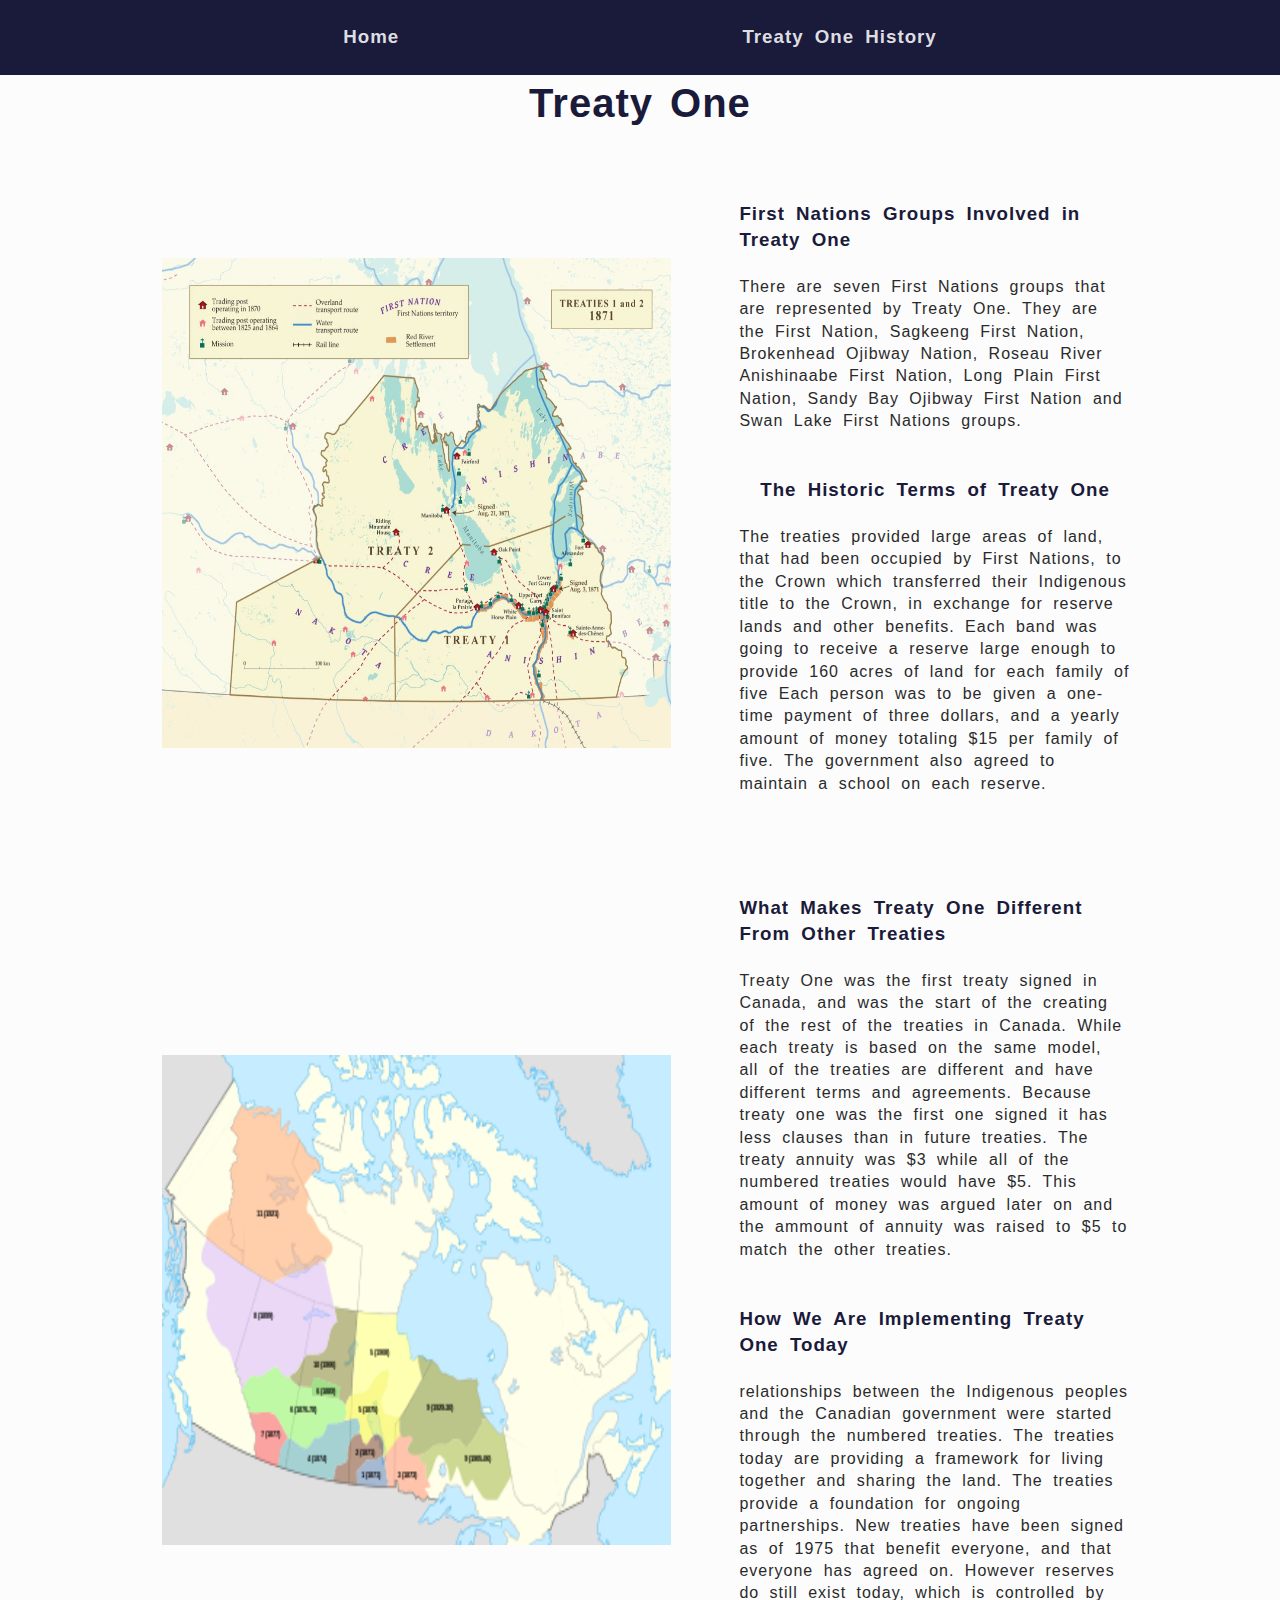
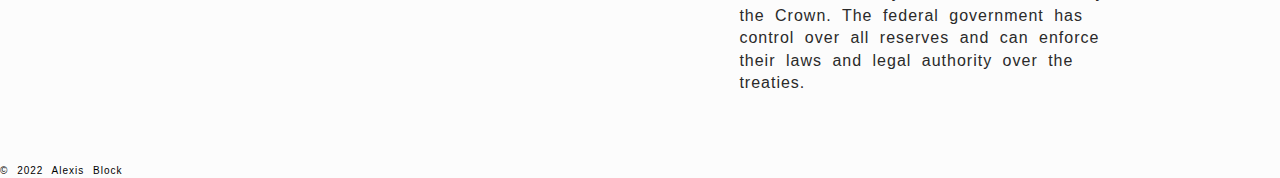
==== index.html @ d1da2422 "Initial Commit" ====
<!--
  Name: Alexis Block
  Course: Web Development
  Teacher: Mr. Hardman
  School: PTEC
  Date Last Modified: 11/9/2022
-->

<!DOCTYPE html>
<html lang="en">
  <head>
    <meta charset="UTF-8" />
    <meta http-equiv="X-UA-Compatible" content="IE=edge" />
    <meta name="viewport" content="width=device-width, initial-scale=1.0" />
    <title>CSS Basics</title>
    <!-- style tag is used for internal styling-->
    <style>
      /*
        Styles the images with a class of images on this webpage.
        Determines the width and height of the image, and adds a top margin to the images.
      */
      .treaty-images {
        width: 90%;
        height: 100%;
        margin-top: 10px;
      }
    </style>

    <!--Link to the external stylesheet. -->
    <link rel="stylesheet" href="stylesheets/main.css" />
  </head>

  <body>
    <!--creates a navigation bar at the top of the page with a link to this page and to the other pages on the website-->
    <nav>
      <h3><a href="index.html">Home</a></h3>
      <h3><a href="treaty-one-terms.html">Treaty One History</a></h3>
    </nav>

    <header>
      <!--
        Has the title of the webpage bellow the nav bar.
        text is centered, font size and text color are determined.
      -->
      <h1 style="text-align: center; font-size: 40px; color: #1a1a3a">
        Treaty One
      </h1>
    </header>

    <!--main semantic tag holds all of the main content on the webpage-->
    <main>
      <!--section that has one section of an image and text inside of the container that are inline with each other.-->
      <section class="information">
        <!--div that has just one image section in the container.-->
        <div class="image">
          <!--Image with a determined width height and has alt text for accesssibility.-->
          <img
            class="treaty-images"
            src="images/treaty-map-1.jpg"
            width="512"
            height="413"
            alt="A closeup map of Canadas Treaty One territory." />
        </div>
        <!--div that is one of the text sections in the container.-->
        <div class="paragraph-information">
          <!--an h3 that describes what information is in the following paragraph-->
          <h3>First Nations Groups Involved in Treaty One</h3>
          <br />
          <!--Paragraph with information based on the theme of the website-->
          <p>
            There are seven First Nations groups that are represented by Treaty
            One. They are the First Nation, Sagkeeng First Nation, Brokenhead
            Ojibway Nation, Roseau River Anishinaabe First Nation, Long Plain
            First Nation, Sandy Bay Ojibway First Nation and Swan Lake First
            Nations groups.
          </p>
          <br />
          <br />
          <h3>The Historic Terms of Treaty One</h3>
          <br />
          <p>
            The treaties provided large areas of land, that had been occupied by
            First Nations, to the Crown which transferred their Indigenous title
            to the Crown, in exchange for reserve lands and other benefits. Each
            band was going to receive a reserve large enough to provide 160
            acres of land for each family of five Each person was to be given a
            one-time payment of three dollars, and a yearly amount of money
            totaling $15 per family of five. The government also agreed to
            maintain a school on each reserve.
          </p>
        </div>
      </section>

      <section class="information">
        <div class="image">
          <img
            class="treaty-images"
            src="images/treaty-map-2.png"
            width="512"
            height="413"
            alt="A map of Canada with all of the Treaties highlighted." />
        </div>
        <div class="paragraph-information">
          <h3>What Makes Treaty One Different From Other Treaties</h3>
          <br />
          <p>
            Treaty One was the first treaty signed in Canada, and was the start
            of the creating of the rest of the treaties in Canada. While each
            treaty is based on the same model, all of the treaties are different
            and have different terms and agreements. Because treaty one was the
            first one signed it has less clauses than in future treaties. The
            treaty annuity was $3 while all of the numbered treaties would have
            $5. This amount of money was argued later on and the ammount of
            annuity was raised to $5 to match the other treaties.
          </p>
          <br />
          <br />
          <h3>How We Are Implementing Treaty One Today</h3>
          <br />
          <p>
            relationships between the Indigenous peoples and the Canadian
            government were started through the numbered treaties. The treaties
            today are providing a framework for living together and sharing the
            land. The treaties provide a foundation for ongoing partnerships.
            New treaties have been signed as of 1975 that benefit everyone, and
            that everyone has agreed on. However reserves do still exist today,
            which is controlled by the Crown. The federal government has control
            over all reserves and can enforce their laws and legal authority
            over the treaties.
          </p>
        </div>
      </section>
    </main>

    <!--Footer containing the copyright information-->
    <footer style="font-size: 10px">
      <p>&#169; 2022 Alexis Block</p>
    </footer>
  </body>
</html>
---- stylesheets/main.css ----
/*
  I chose a light theme for my website because it has a lot of text, and the text is the main focus.
  I chose a mostly monocrome color scheme for my website because it is an informational website.
  I want it to look modern and professional, so i didn't use bright colors and stuck with a white, dark blue and grey theme.
  I used an off white instead of a harsh white to make it warmer and less sterile, and to make the content readable.
  I chose blue as my accent color because it shoes signs of trust and reliablity,
  and I want my website to be seen as reliable information. 
*/

/*
  This styles every element on the website to have a default of no space 
  between the element and other elements on the webpage, and a
  space between lines of 140% of the font size.
*/
* {
  margin: 0;

  line-height: 140%;
}

/*
  This styles the html element 
  to have a default 
  font-size for the browser. - Scott Hardman
*/
html {
  font-size: 62.5%;
}

/*
  This styles all of the content that is in the main section 
  to have no spacing on the top and bottom of the 
  section and spacing that is equal to 5% of the width of the 
  browser window on the left and right sides of the section. - Scott Hardman
*/
main {
  margin: 0 5%;
}

/*
  Styling for all of the navigation bars on my website.
  Width 100% makes the nav bar take up 100% of the width of the webpage,
  and height determines the height of the nav bar.
  Flex and align-items: center and justify-content: space evenly are all
  things to line up the content in the nav bar and space it evenly
  horizontally and vertically.
  Background color determines the color of the nav bar and color determines
  the color of the text in the nav bar.
  font-family chooses what fonts the website will use, and if neither of
  the first ywo fonts are available,
  it will use the default sans-serif font.
*/
nav {
  width: 100%;
  height: 75px;
  display: flex;
  background-color: #1a1a3a;
  flex-direction: row;
  align-items: center;
  justify-content: space-evenly;
  font-family: Helvetica, Arial, sans-serif;
}

/*This makes sure that links that have been visited or clicked on show up the chosen color instead of purple.*/

a:visited {
  color: #bebbe2;
}

/*This gets rid of the underline on all links.*/
a {
  text-decoration: none;
  color: #dedee2;
}

/*When a link is hovered over or tabbed on to it changes the color of the text.*/
a:focus,
a:hover {
  color: #fff;
}

/*
  background-color determines the color of all of the webpages.
  font-family chooses what fonts the website will use, and if neither of the first ywo fonts are available,
  it will use the default sans-serif font.
  letter-spacing determines the amount space between letters.
  Word spacing determines the amount of space between words.
  font-size determines the size of the text.
*/
body {
  background-color: #fcfcfc;
  font-family: Helvetica, Arial, sans-serif;
  letter-spacing: 1px;
  word-spacing: 5px;
  font-size: 16px;
}

/*
  This styles each div with the class information on this webpage.
  It determines the width and height of the amount of the page it takes up in its container.
  it adds ten pixels of padding between the content and its border.
  The flex-direction: row makes the content in the div inline with each other in a row.
  The content is centered and spaced evenly.
  The color and font of the text is also determined.
  Margin adds space between the content and other content.
*/
.information {
  display: flex;
  width: 90%;
  height: 100%;
  padding: 10px;
  flex-direction: row;
  align-items: center;
  justify-content: space-evenly;
  color: #2a2a2a;
  font-family: Helvetica, Arial, sans-serif;
  margin: 40px;
}

/*
  determines the size of the image container using width and height, 
  with a class of image on this webpage and puts the images in a column.
  Items are centered and spaced evenly using display: flex, flex-direction: column,
  align-items: center, and justify-content: space-evenly.
  Adds twenty pixels of padding between the content and its border.
*/
.image {
  width: 65%;
  height: 500px;
  display: flex;
  flex-direction: column;
  align-items: center;
  justify-content: space-evenly;
  padding: 20px;
}

/*
  Specifically styles the text in the container with a class of paragraph-information.
  Content is in a column is centered and is spaced evenly.
  Content has a margin of twenty pixels between it and other content.
*/
.paragraph-information {
  width: 45%;
  height: 90%;
  display: flex;
  flex-direction: column;
  align-items: center;
  justify-content: space-evenly;
  margin: 20px;
}

/*Styles all h3 tags on this webpage with a color of #1a1a3a and fonts
Helvetica or Arial, or the default sans-serif font.*/
h3 {
  color: #1a1a3a;
  font-family: Helvetica, Arial, sans-serif;
}
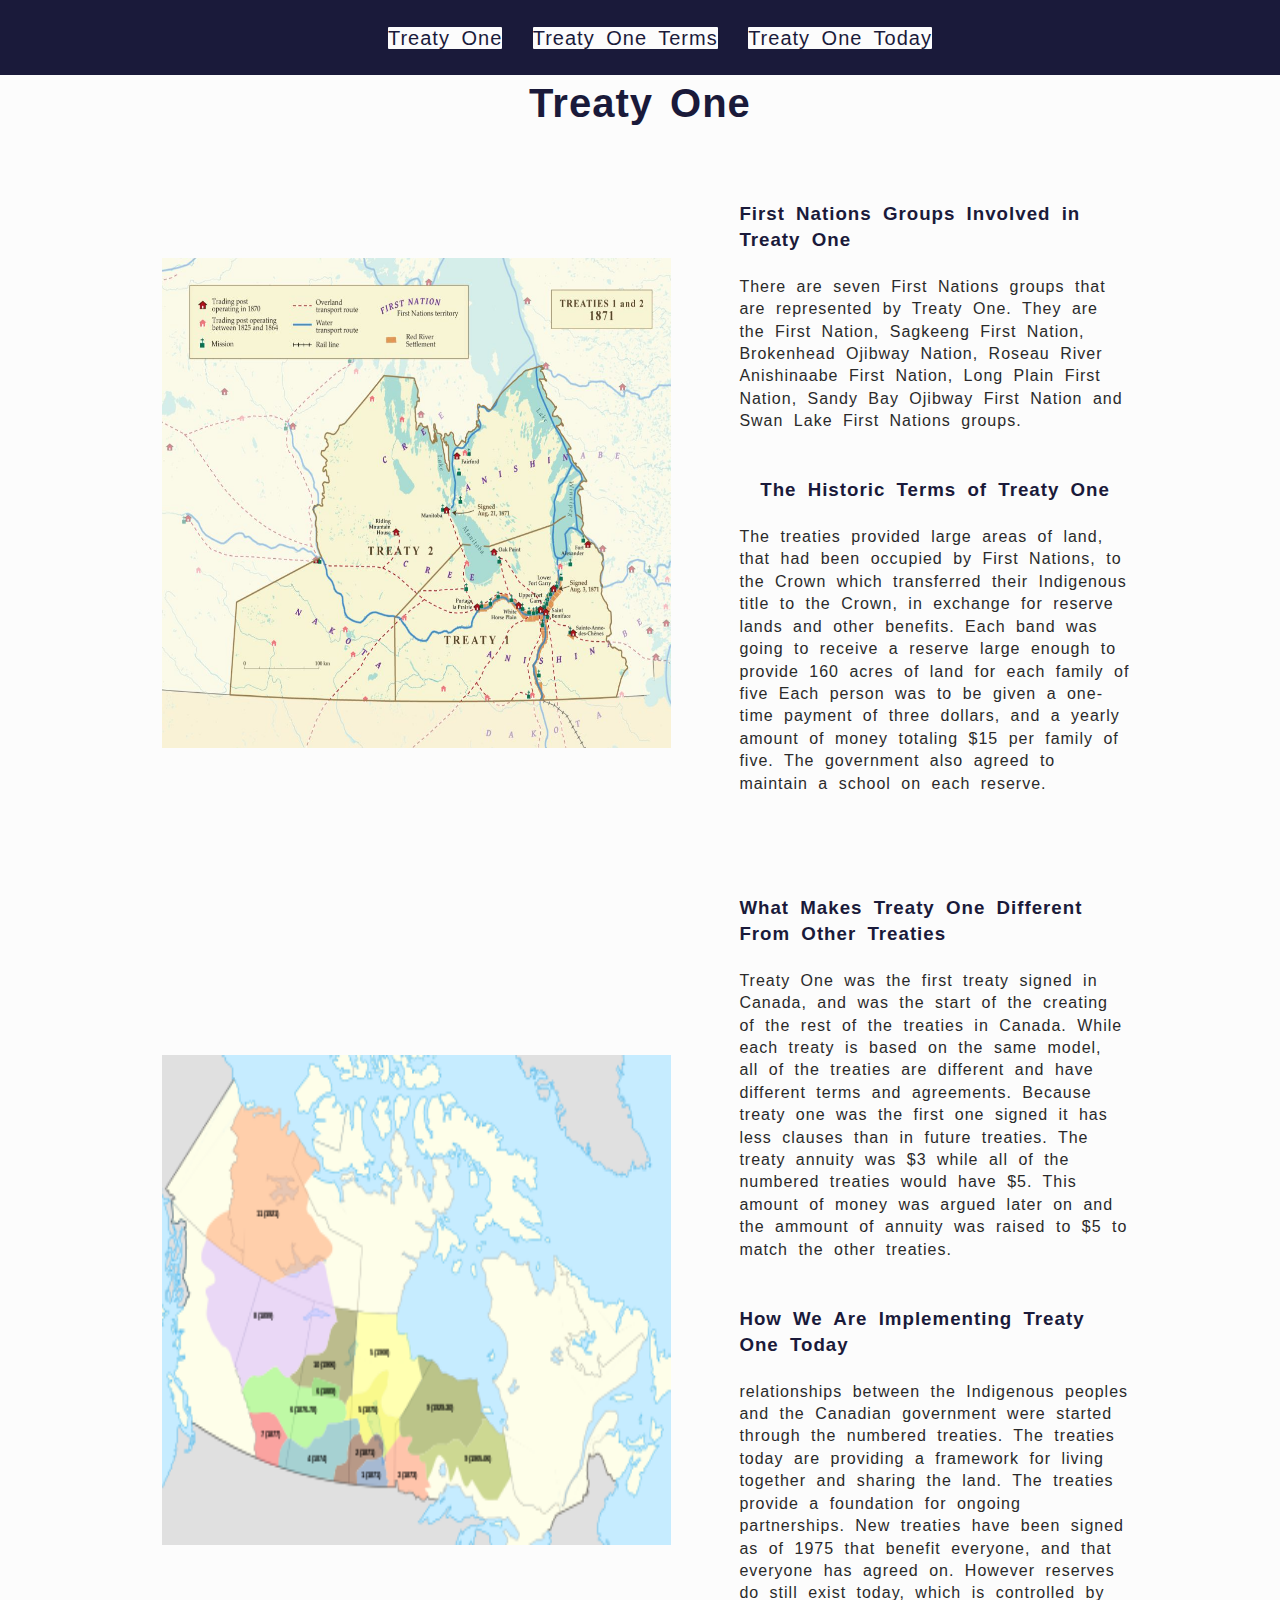
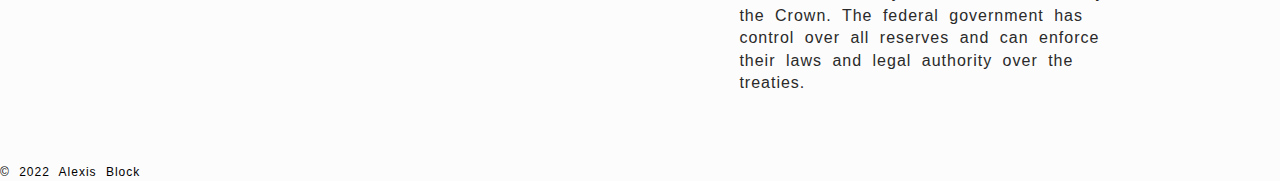
==== commit a7195c15: "initial commit" ====
--- a/index.html
+++ b/index.html
@@ -31,15 +31,28 @@
   </head>
 
   <body>
-    <!--creates a navigation bar at the top of the page with a link to this page and to the other pages on the website-->
+    <!--creates a navigation bar at the top of the page with a link to this page and to the other pages on the website.-->
     <nav>
-      <h3><a href="index.html">Home</a></h3>
-      <h3><a href="treaty-one-terms.html">Treaty One History</a></h3>
+      <ul>
+        <li>
+          <a href="index.html" class="nav-link, box"> Treaty One </a>
+        </li>
+        <li>
+          <a href="treaty-one-terms.html" class="nav-link, box">
+            Treaty One Terms
+          </a>
+        </li>
+        <li>
+          <a href="treaty-one-today.html" class="nav-link, box">
+            Treaty One Today
+          </a>
+        </li>
+      </ul>
     </nav>
 
     <header>
       <!--
-        Has the title of the webpage bellow the nav bar.
+        Has the title of the webpage below the nav bar.
         text is centered, font size and text color are determined.
       -->
       <h1 style="text-align: center; font-size: 40px; color: #1a1a3a">
@@ -47,7 +60,7 @@
       </h1>
     </header>
 
-    <!--main semantic tag holds all of the main content on the webpage-->
+    <!--main semantic tag holds all of the main content on the webpage.-->
     <main>
       <!--section that has one section of an image and text inside of the container that are inline with each other.-->
       <section class="information">
@@ -133,7 +146,7 @@
     </main>
 
     <!--Footer containing the copyright information-->
-    <footer style="font-size: 10px">
+    <footer style="font-size: 12px">
       <p>&#169; 2022 Alexis Block</p>
     </footer>
   </body>
--- a/stylesheets/main.css
+++ b/stylesheets/main.css
@@ -61,27 +61,81 @@
   font-family: Helvetica, Arial, sans-serif;
 }
 
+/*
+  This removes the bullet points from the list items.
+*/
+nav ul {
+  list-style: none;
+}
+
+/*
+  display: inline-block displays the list items horizontally instead of vertically.
+  margin adds space between a list item and another list item.
+  font-size determines the size of the text.
+*/
+nav li {
+  display: inline-block;
+  margin: 10px;
+  font-size: 20px;
+}
+
+/*
+  This styles any content with the class of nav-link to 
+  have 4px of space between it and any other content, 5px
+  of space between it and its border and to have a color 
+  of #1a1a3a.
+*/
+.nav-link {
+  margin: 4px;
+  padding: 5px;
+  color: #1a1a3a;
+}
+
 /*This makes sure that links that have been visited or clicked on show up the chosen color instead of purple.*/
 
 a:visited {
-  color: #bebbe2;
+  color: #1a1a3a;
 }
 
 /*This gets rid of the underline on all links.*/
 a {
   text-decoration: none;
-  color: #dedee2;
+  color: #1a1a3a;
 }
 
 /*When a link is hovered over or tabbed on to it changes the color of the text.*/
 a:focus,
 a:hover {
-  color: #fff;
+  color: #3a3a5a;
+}
+
+/*
+  Background-color makes the color of the box white.
+  Border-radius determine how round the edges of the box are,
+  1px is a very square box.
+  transition-property: border-radius means the transition that is
+  happening will be to the border radius property.
+  Transition-duration determines how long the transition will take.
+  The transition-timing-function: linear means the trnasition will not
+  speed up or slow down during it.
+*/
+.box {
+  background-color: #fcfcfc;
+  border-radius: 1px;
+  transition-property: border-radius;
+  transition-duration: 1s;
+  transition-timing-function: linear;
+}
+
+/*If you hover over the box the radius will shrink to 50% of its original size.*/
+.box:hover {
+  border-radius: 50%;
 }
 
 /*
   background-color determines the color of all of the webpages.
-  font-family chooses what fonts the website will use, and if neither of the first ywo fonts are available,
+  1.8rem changes the font zie to be 1.8 times the size of the root elements.
+  font-family chooses what fonts the website will use, and if neither of the first two fonts are available,
   it will use the default sans-serif font.
   letter-spacing determines the amount space between letters.
   Word spacing determines the amount of space between words.
@@ -89,6 +143,7 @@
 */
 body {
   background-color: #fcfcfc;
+  font-size: 1.8rem;
   font-family: Helvetica, Arial, sans-serif;
   letter-spacing: 1px;
   word-spacing: 5px;
@@ -149,8 +204,10 @@
   margin: 20px;
 }
 
-/*Styles all h3 tags on this webpage with a color of #1a1a3a and fonts
-Helvetica or Arial, or the default sans-serif font.*/
+/*
+  Styles all h3 tags on this webpage with a color of #1a1a3a and fonts
+  Helvetica or Arial, or the default sans-serif font.
+*/
 h3 {
   color: #1a1a3a;
   font-family: Helvetica, Arial, sans-serif;
